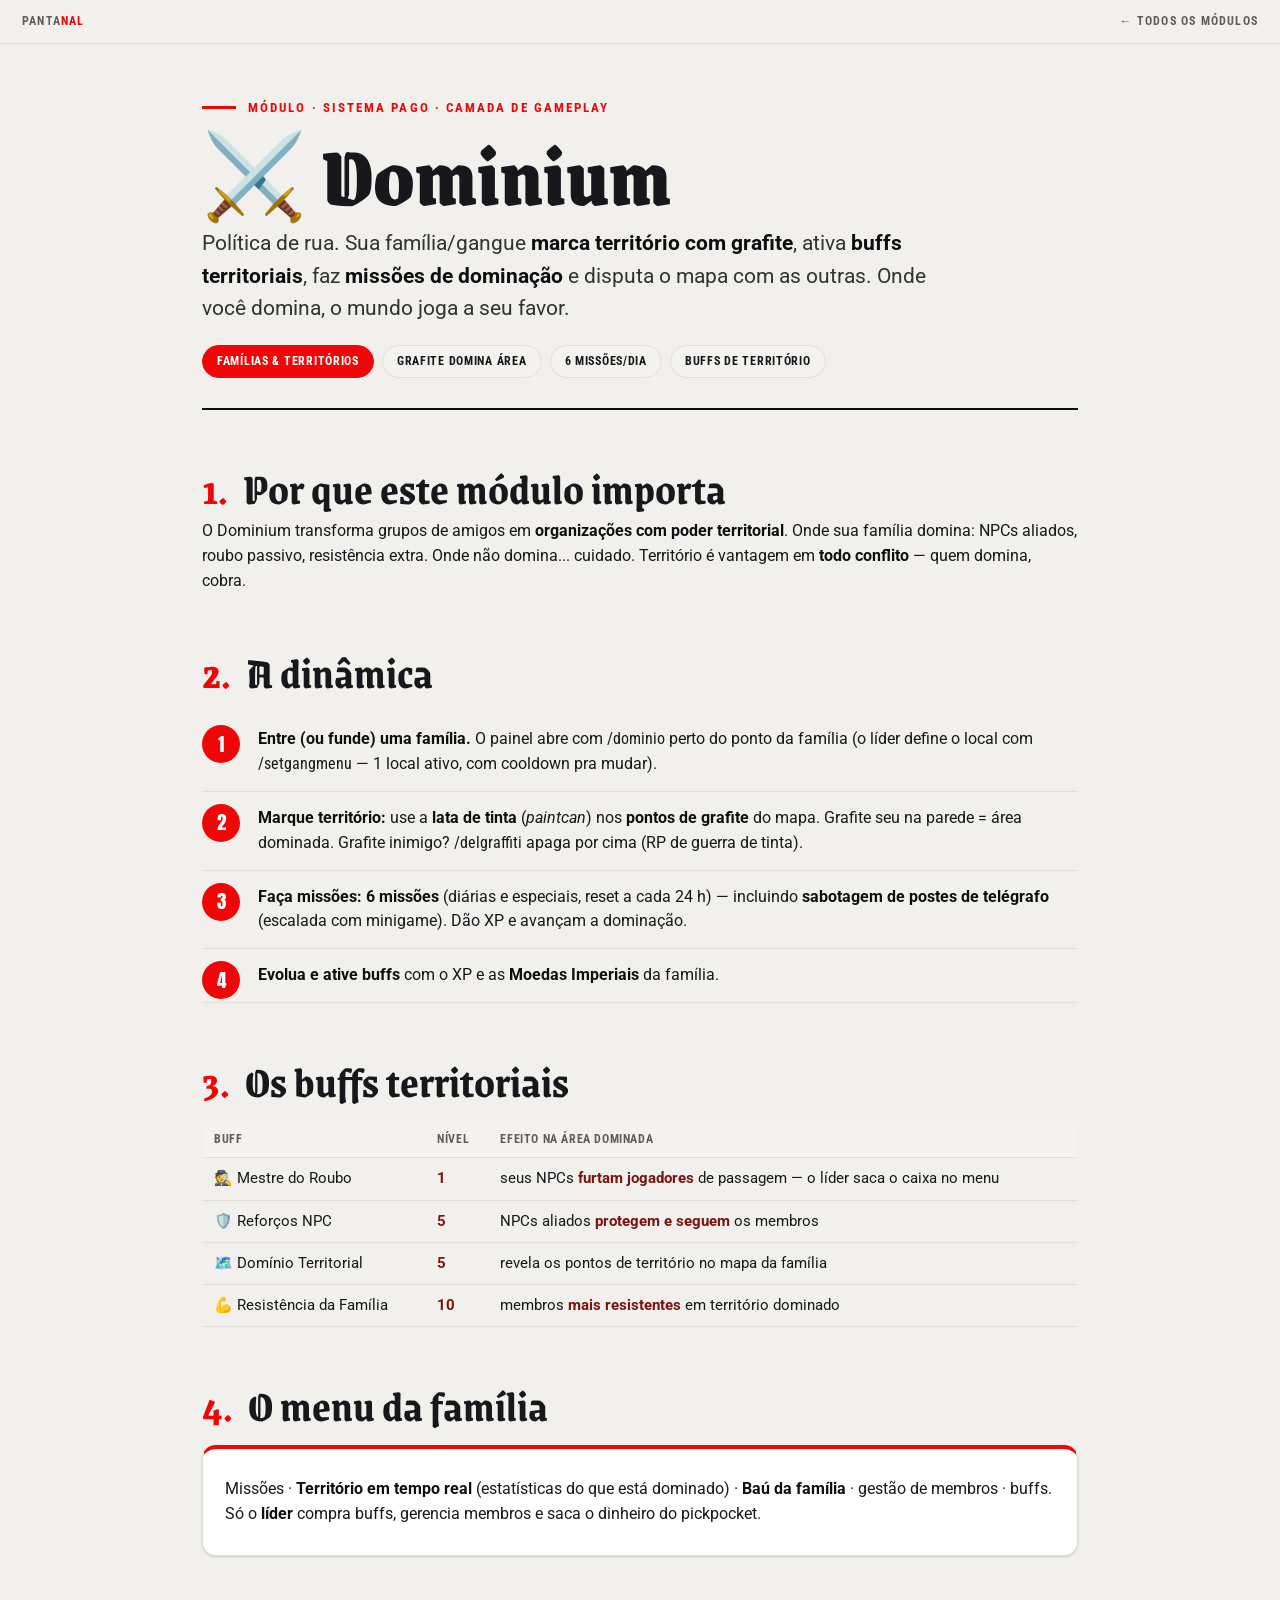
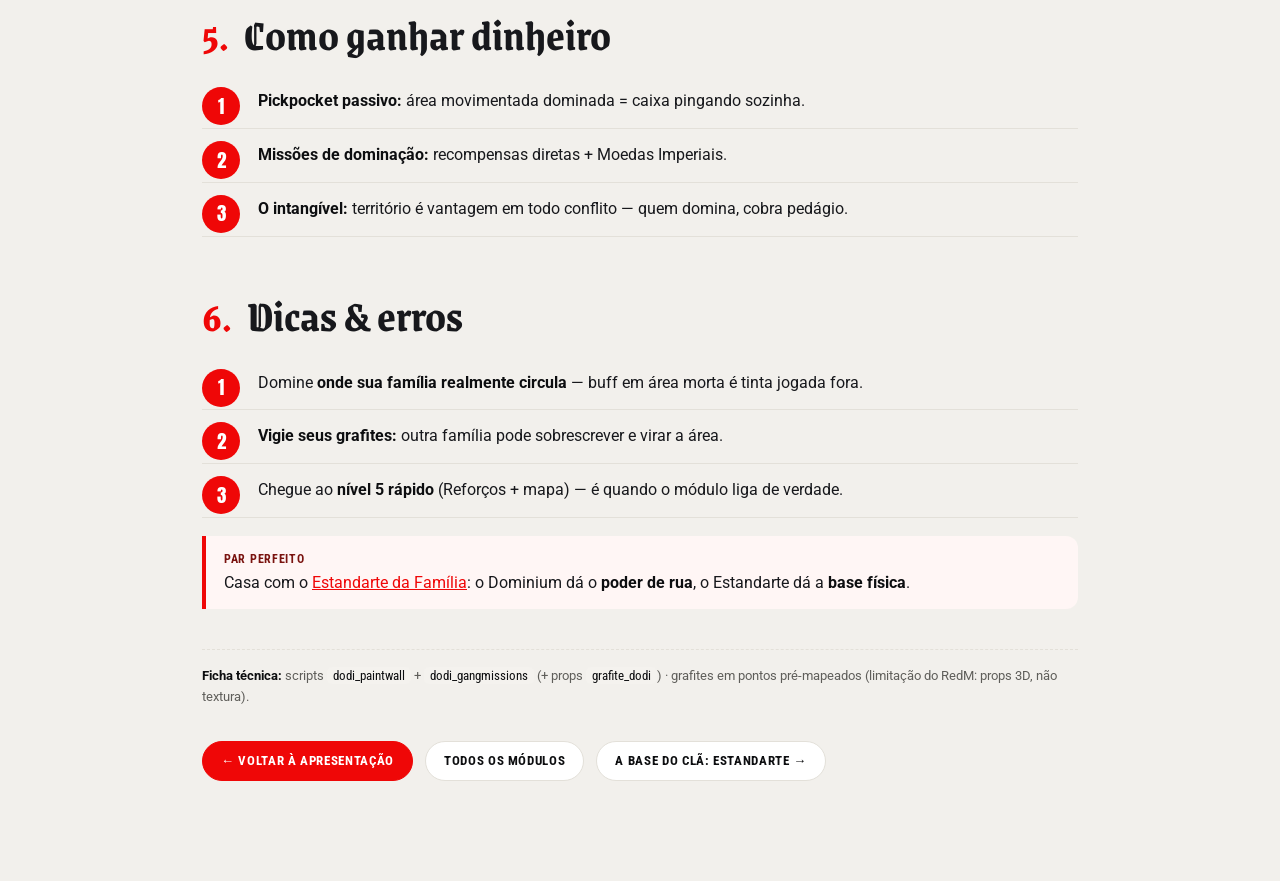
==== modulos/dominium.html @ 05018d15 "Initial commit" ====
<!DOCTYPE html>
<html lang="pt-BR">
<head>
<meta charset="utf-8">
<meta name="viewport" content="width=device-width, initial-scale=1">
<title>Módulo — Dominium · Guia Pantanal</title>
<link rel="preconnect" href="https://fonts.googleapis.com">
<link rel="preconnect" href="https://fonts.gstatic.com" crossorigin>
<link href="https://fonts.googleapis.com/css2?family=Anton&family=Grenze+Gotisch:wght@500;700;900&family=Roboto:wght@300;400;500;700;900&family=Roboto+Condensed:wght@400;700&display=swap" rel="stylesheet">
<link rel="stylesheet" href="modulo.css">
</head>
<body>

<div class="topbar">
  <a class="brand" href="../apresentacao.html">PANTA<span>NAL</span></a>
  <a href="README.md">← todos os módulos</a>
</div>

<div class="wrap">

<header class="hero">
  <div class="kicker">Módulo · sistema pago · camada de gameplay</div>
  <h1>⚔️ Dominium</h1>
  <p class="lead">Política de rua. Sua família/gangue <b>marca território com grafite</b>, ativa <b>buffs territoriais</b>, faz <b>missões de dominação</b> e disputa o mapa com as outras. Onde você domina, o mundo joga a seu favor.</p>
  <div class="chips">
    <span class="chip red">Famílias & territórios</span>
    <span class="chip">Grafite domina área</span>
    <span class="chip">6 missões/dia</span>
    <span class="chip">Buffs de território</span>
  </div>
</header>

<h2><span class="n">1.</span>Por que este módulo importa</h2>
<p>O Dominium transforma grupos de amigos em <b>organizações com poder territorial</b>. Onde sua família domina: NPCs aliados, roubo passivo, resistência extra. Onde não domina... cuidado. Território é vantagem em <b>todo conflito</b> — quem domina, cobra.</p>

<h2><span class="n">2.</span>A dinâmica</h2>
<ul class="steps">
  <li><b>Entre (ou funde) uma família.</b> O painel abre com <code>/dominio</code> perto do ponto da família (o líder define o local com <code>/setgangmenu</code> — 1 local ativo, com cooldown pra mudar).</li>
  <li><b>Marque território:</b> use a <b>lata de tinta</b> (<i>paintcan</i>) nos <b>pontos de grafite</b> do mapa. Grafite seu na parede = área dominada. Grafite inimigo? <code>/delgraffiti</code> apaga por cima (RP de guerra de tinta).</li>
  <li><b>Faça missões:</b> <b>6 missões</b> (diárias e especiais, reset a cada 24 h) — incluindo <b>sabotagem de postes de telégrafo</b> (escalada com minigame). Dão XP e avançam a dominação.</li>
  <li><b>Evolua e ative buffs</b> com o XP e as <b>Moedas Imperiais</b> da família.</li>
</ul>

<h2><span class="n">3.</span>Os buffs territoriais</h2>
<table>
  <tr><th>Buff</th><th>Nível</th><th>Efeito na área dominada</th></tr>
  <tr><td>🕵️ Mestre do Roubo</td><td><b>1</b></td><td>seus NPCs <b>furtam jogadores</b> de passagem — o líder saca o caixa no menu</td></tr>
  <tr><td>🛡️ Reforços NPC</td><td><b>5</b></td><td>NPCs aliados <b>protegem e seguem</b> os membros</td></tr>
  <tr><td>🗺️ Domínio Territorial</td><td><b>5</b></td><td>revela os pontos de território no mapa da família</td></tr>
  <tr><td>💪 Resistência da Família</td><td><b>10</b></td><td>membros <b>mais resistentes</b> em território dominado</td></tr>
</table>

<h2><span class="n">4.</span>O menu da família</h2>
<div class="card">
  <p>Missões · <b>Território em tempo real</b> (estatísticas do que está dominado) · <b>Baú da família</b> · gestão de membros · buffs. Só o <b>líder</b> compra buffs, gerencia membros e saca o dinheiro do pickpocket.</p>
</div>

<h2><span class="n">5.</span>Como ganhar dinheiro</h2>
<ul class="steps">
  <li><b>Pickpocket passivo:</b> área movimentada dominada = caixa pingando sozinha.</li>
  <li><b>Missões de dominação:</b> recompensas diretas + Moedas Imperiais.</li>
  <li><b>O intangível:</b> território é vantagem em todo conflito — quem domina, cobra pedágio.</li>
</ul>

<h2><span class="n">6.</span>Dicas & erros</h2>
<ul class="steps">
  <li>Domine <b>onde sua família realmente circula</b> — buff em área morta é tinta jogada fora.</li>
  <li><b>Vigie seus grafites:</b> outra família pode sobrescrever e virar a área.</li>
  <li>Chegue ao <b>nível 5 rápido</b> (Reforços + mapa) — é quando o módulo liga de verdade.</li>
</ul>
<div class="call">
  <span class="t">Par perfeito</span>
  Casa com o <a href="estandarte-familia.html">Estandarte da Família</a>: o Dominium dá o <b>poder de rua</b>, o Estandarte dá a <b>base física</b>.
</div>

<p class="tec"><b>Ficha técnica:</b> scripts <code>dodi_paintwall</code> + <code>dodi_gangmissions</code> (+ props <code>grafite_dodi</code>) · grafites em pontos pré-mapeados (limitação do RedM: props 3D, não textura).</p>

<div class="next">
  <a class="red" href="../apresentacao.html">← Voltar à apresentação</a>
  <a href="README.md">Todos os módulos</a>
  <a href="estandarte-familia.html">A base do clã: Estandarte →</a>
</div>

</div>
</body>
</html>
---- modulos/modulo.css ----
:root{
  --red:#ef0707; --red-bright:#ff463a; --red-deep:#7a1410;
  --ink:#0d0e10; --paper:#f2f0ec; --surface:#fff; --on:#17181c;
  --muted:#5f5e5a; --line:#e3e0d9; --chip:#f4f2ee;
  --elev1:0 1px 2px rgba(13,14,16,.10),0 1px 3px rgba(13,14,16,.08);
  --elev2:0 4px 10px rgba(13,14,16,.10),0 2px 4px rgba(13,14,16,.08);
}
*{box-sizing:border-box}
html{scroll-behavior:smooth}
body{margin:0;background:var(--paper);color:var(--on);
  font-family:"Roboto","Inter",system-ui,sans-serif;font-weight:400;line-height:1.55;
  -webkit-font-smoothing:antialiased}
.wrap{max-width:920px;margin:0 auto;padding:0 22px 100px}
a{color:var(--red)}
.topbar{position:sticky;top:0;z-index:10;background:rgba(242,240,236,.92);
  backdrop-filter:blur(8px);border-bottom:1px solid var(--line);
  display:flex;align-items:center;justify-content:space-between;padding:12px 22px;
  font-family:"Roboto Condensed",sans-serif;font-weight:700;letter-spacing:.1em;
  text-transform:uppercase;font-size:12px}
.topbar a{text-decoration:none;color:var(--muted)}
.topbar .brand span{color:var(--red)}
.hero{padding:54px 0 30px;border-bottom:2px solid var(--ink)}
.kicker{font-family:"Roboto Condensed",sans-serif;font-weight:700;letter-spacing:.16em;
  text-transform:uppercase;font-size:13px;color:var(--red);display:flex;align-items:center;gap:12px}
.kicker::before{content:"";width:34px;height:3px;background:var(--red)}
h1{font-family:"Grenze Gotisch",serif;font-weight:900;line-height:1;
  font-size:clamp(46px,8vw,84px);margin:.18em 0 .12em}
.lead{font-size:clamp(17px,2.2vw,21px);color:#33342f;max-width:64ch}
.chips{display:flex;flex-wrap:wrap;gap:8px;margin-top:20px}
.chip{background:var(--chip);border:1px solid var(--line);border-radius:100px;
  padding:6px 14px;font-family:"Roboto Condensed",sans-serif;font-weight:700;
  text-transform:uppercase;letter-spacing:.06em;font-size:12px}
.chip.red{background:var(--red);color:#fff;border-color:var(--red)}
h2{font-family:"Grenze Gotisch",serif;font-weight:700;font-size:clamp(30px,4.6vw,44px);
  line-height:1.04;margin:56px 0 6px;scroll-margin-top:64px}
h2 .n{color:var(--red);margin-right:.35em}
h3{font-family:"Roboto Condensed",sans-serif;font-weight:700;text-transform:uppercase;
  letter-spacing:.04em;font-size:16px;margin:26px 0 8px}
p{margin:.5em 0}
strong,b{color:var(--ink)}
.flow{background:var(--ink);color:#f4f2ee;border-radius:14px;padding:18px 20px;margin:22px 0;
  font-family:"Roboto Condensed",sans-serif;font-weight:700;font-size:15px;
  display:flex;flex-wrap:wrap;gap:8px 6px;align-items:center;letter-spacing:.02em}
.flow b{color:#fff}
.flow .ar{color:var(--red-bright)}
.card{background:var(--surface);border:1px solid var(--line);border-top:4px solid var(--red);
  border-radius:14px;padding:20px 22px;box-shadow:var(--elev1);margin:16px 0}
.grid2{display:grid;grid-template-columns:1fr 1fr;gap:16px}
@media(max-width:680px){.grid2{grid-template-columns:1fr}}
.steps{counter-reset:s;list-style:none;padding:0;margin:18px 0}
.steps>li{position:relative;padding:14px 0 14px 56px;border-bottom:1px solid var(--line)}
.steps>li::before{counter-increment:s;content:counter(s);position:absolute;left:0;top:12px;
  width:38px;height:38px;background:var(--red);color:#fff;border-radius:50%;
  display:grid;place-items:center;font-family:"Anton",sans-serif;font-size:19px}
table{width:100%;border-collapse:collapse;margin:16px 0;font-size:15px}
th,td{text-align:left;padding:9px 12px;border-bottom:1px solid var(--line);vertical-align:top}
th{font-family:"Roboto Condensed",sans-serif;text-transform:uppercase;letter-spacing:.05em;
  font-size:12px;color:var(--muted);background:var(--chip)}
td b{color:var(--red-deep)}
.call{border-left:4px solid var(--red);background:#fff6f5;border-radius:0 12px 12px 0;
  padding:14px 18px;margin:18px 0}
.call.warn{border-color:#b8860b;background:#fbf6e9}
.call .t{font-family:"Roboto Condensed",sans-serif;font-weight:700;text-transform:uppercase;
  letter-spacing:.06em;font-size:12px;display:block;margin-bottom:2px;color:var(--red-deep)}
.call.warn .t{color:#8a6d0b}
.ex{background:var(--ink);color:#eae7df;border-radius:14px;padding:20px 22px;margin:20px 0}
.ex .t{font-family:"Roboto Condensed",sans-serif;font-weight:700;text-transform:uppercase;
  letter-spacing:.08em;font-size:12px;color:var(--red-bright)}
.ex b{color:#fff}
.tec{font-size:13px;color:var(--muted);border-top:1px dashed var(--line);margin-top:40px;padding-top:16px}
.tec code{background:var(--chip);padding:1px 6px;border-radius:5px;color:var(--ink)}
.next{display:flex;gap:12px;flex-wrap:wrap;margin-top:34px}
.next a{text-decoration:none;background:var(--surface);border:1px solid var(--line);
  border-radius:100px;padding:9px 18px;font-family:"Roboto Condensed",sans-serif;font-weight:700;
  text-transform:uppercase;letter-spacing:.05em;font-size:13px;color:var(--ink)}
.next a.red{background:var(--red);color:#fff;border-color:var(--red)}
code{font-family:"Roboto Condensed",monospace}
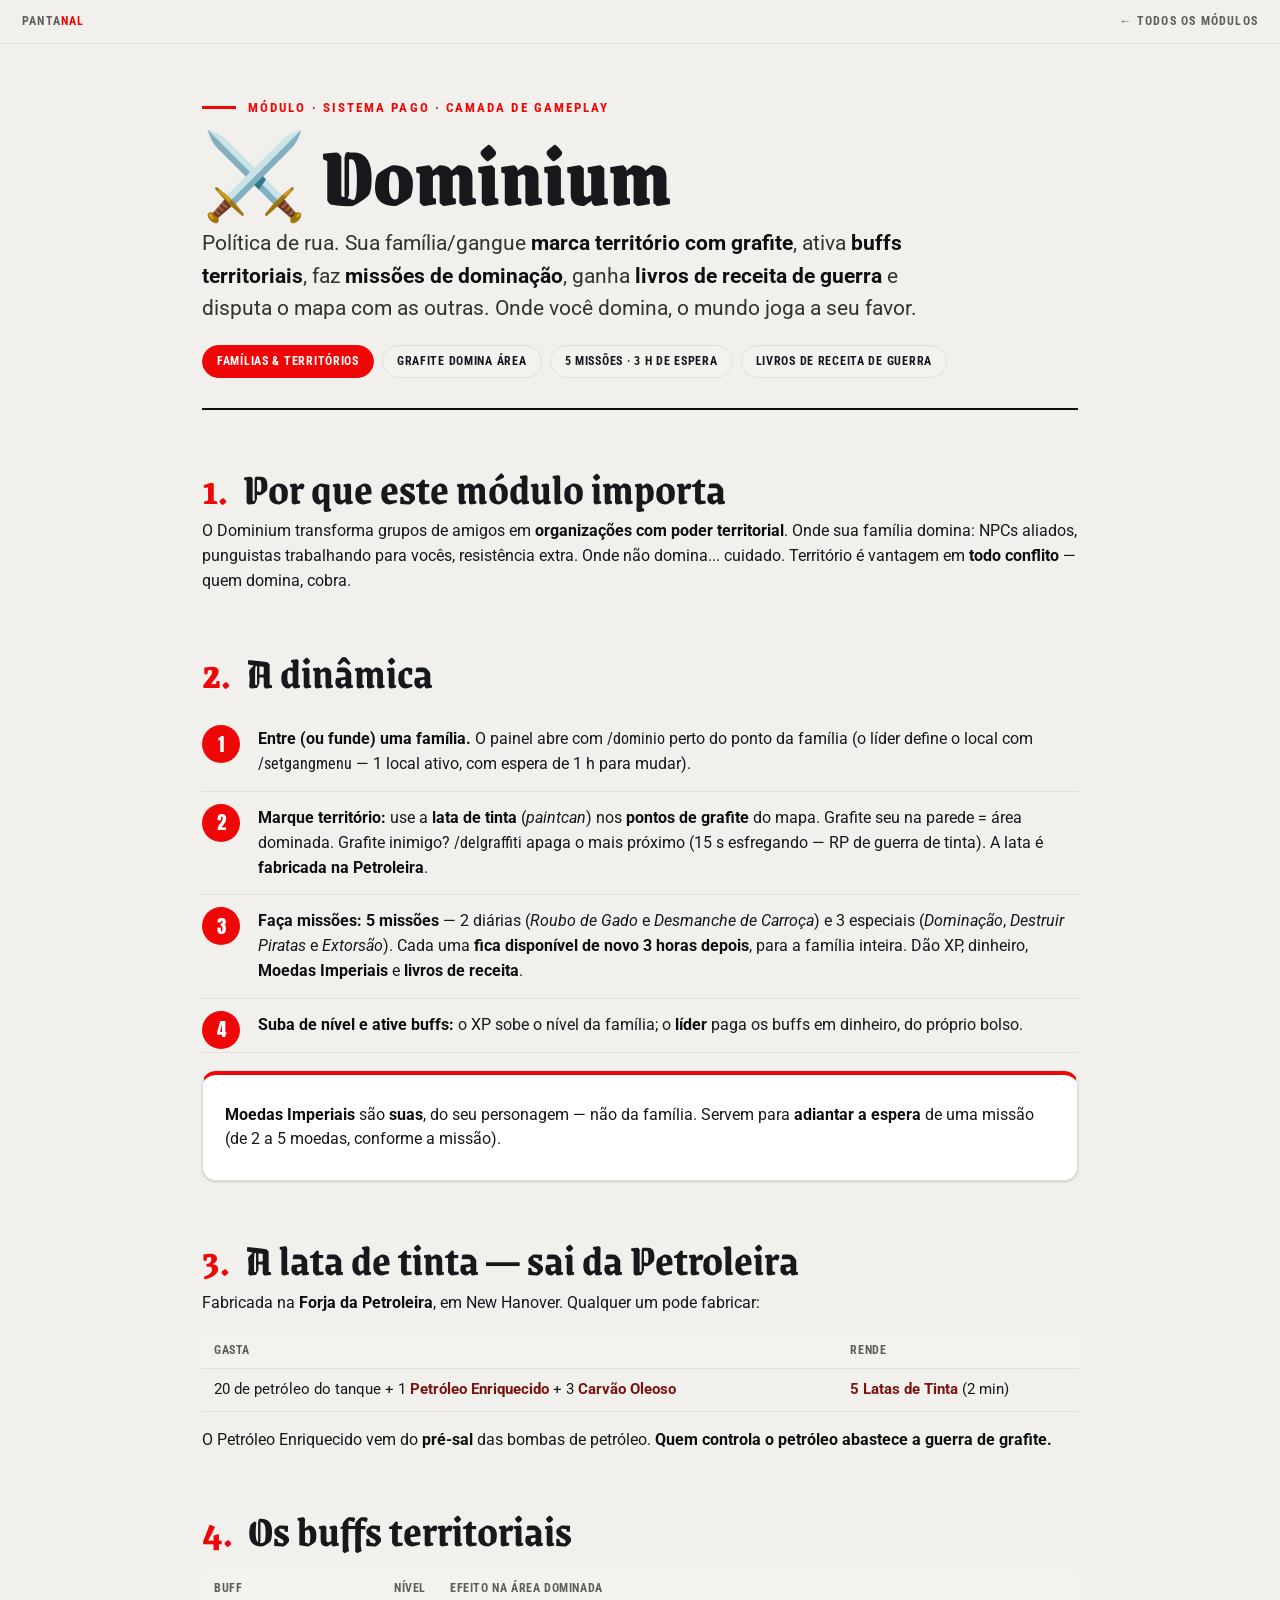
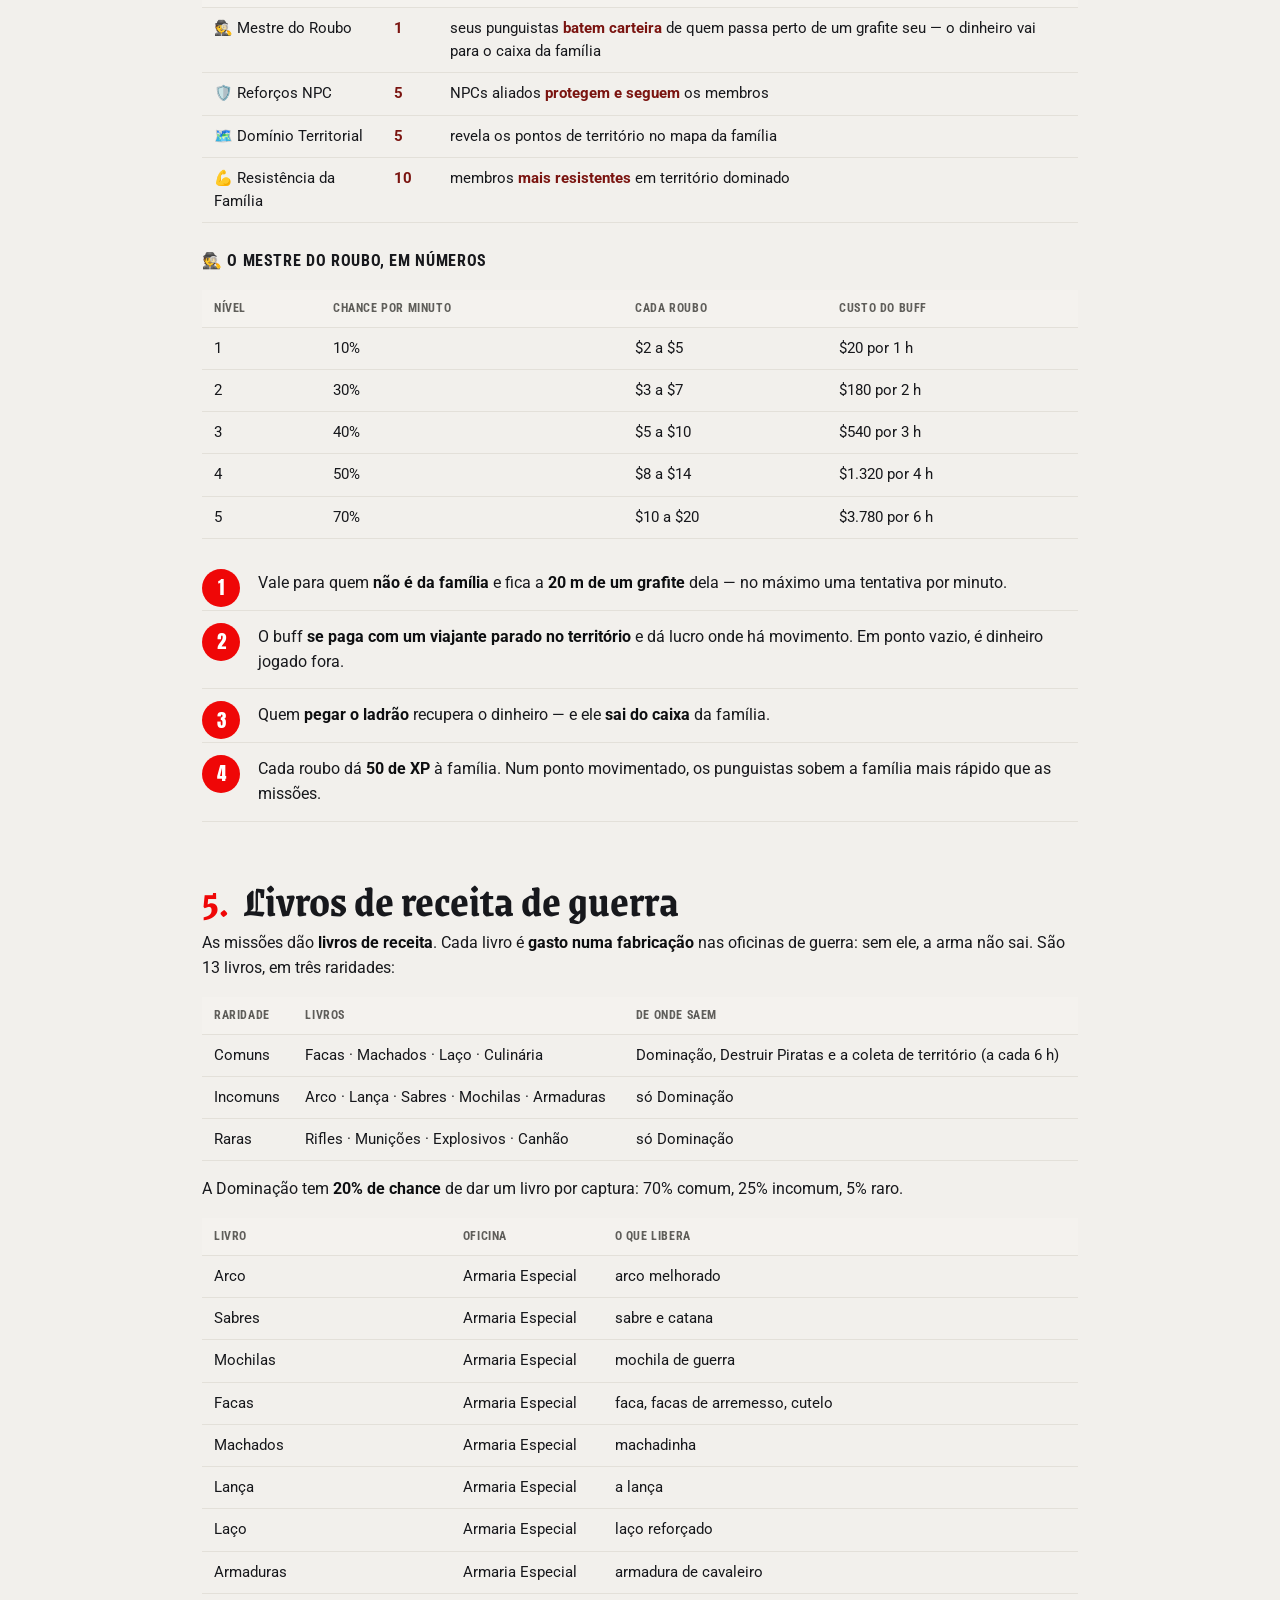
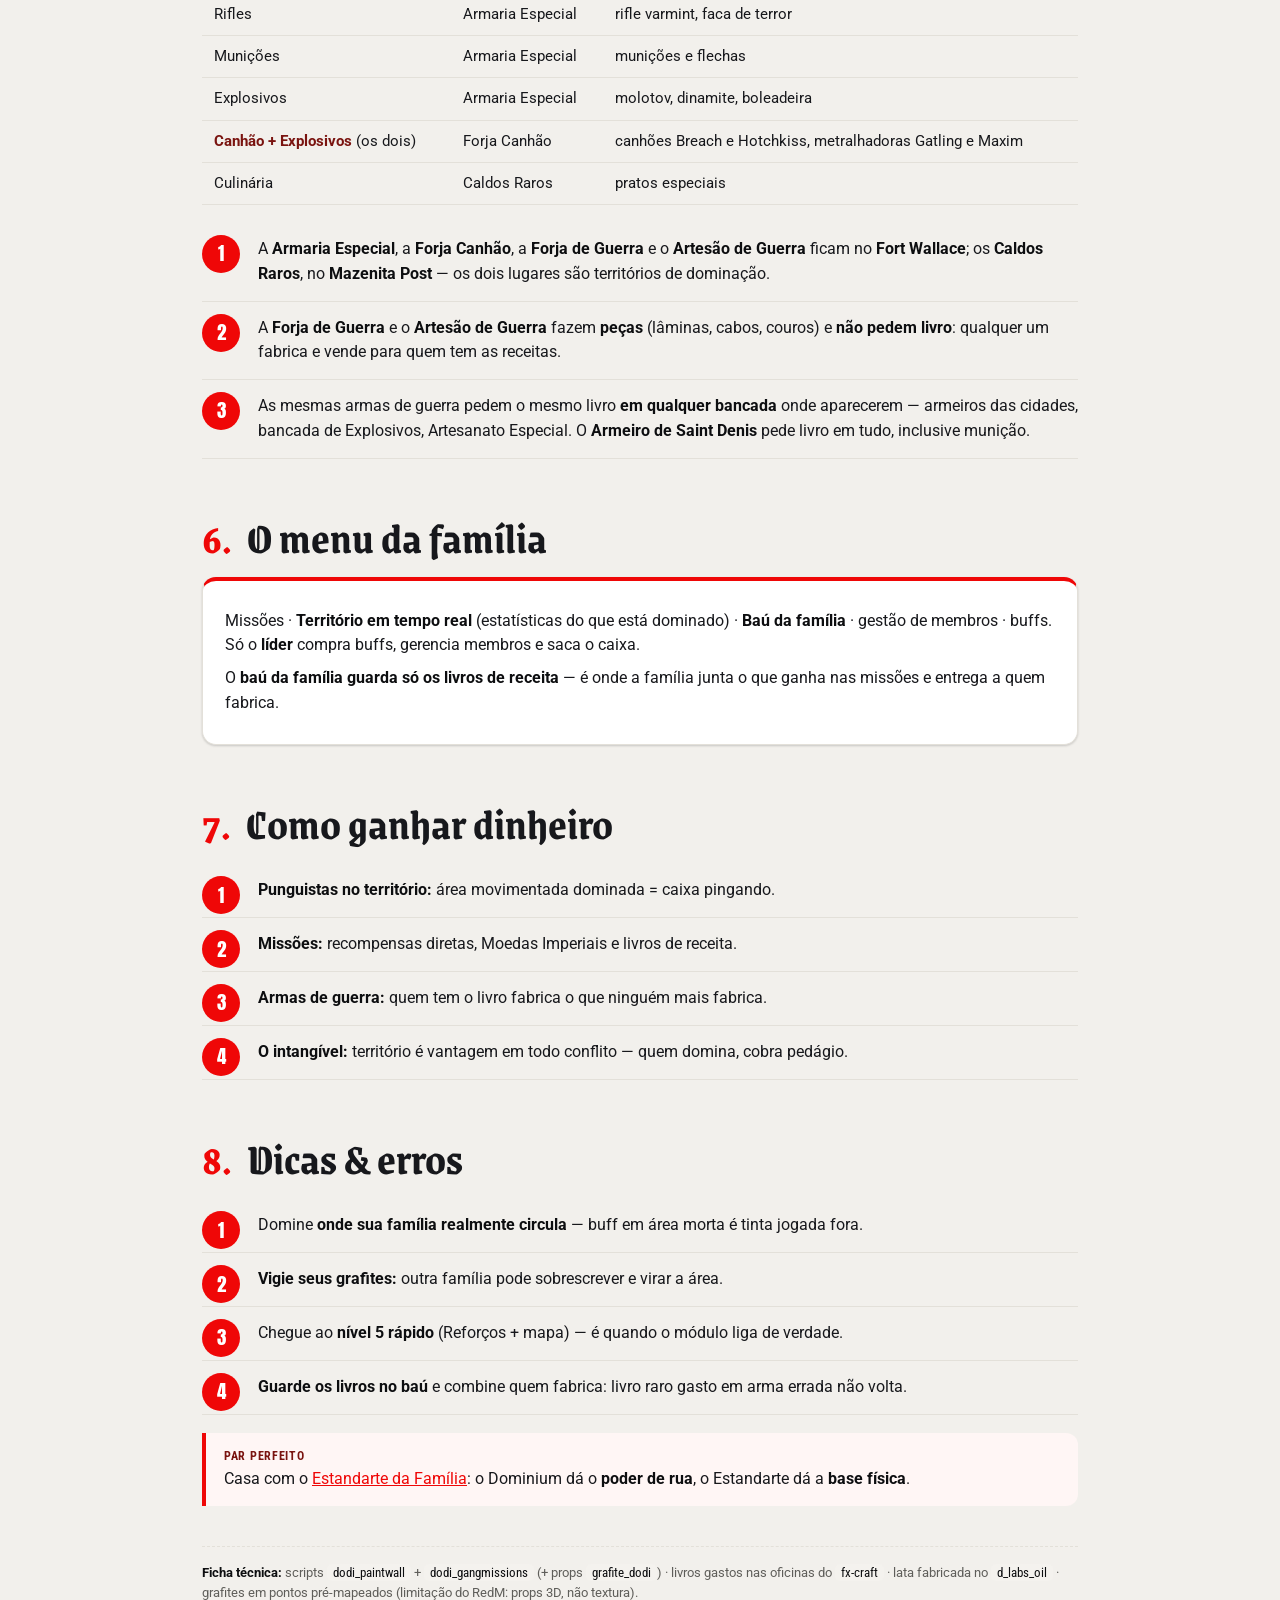
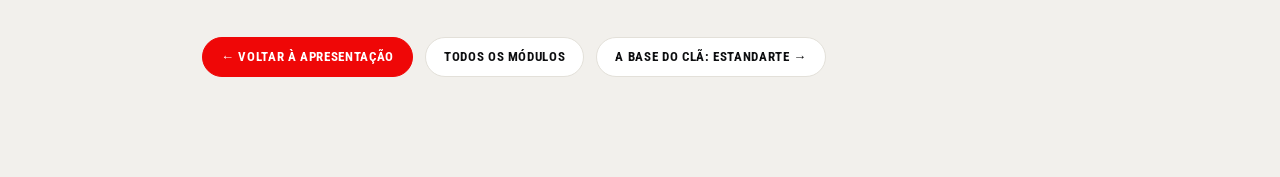
==== commit 94b3413b: "Dominium atualizado: 5 missoes, livros de receita de guerra, lata da Petroleira, bau e Mestre do Rou" ====
--- a/modulos/dominium.html
+++ b/modulos/dominium.html
@@ -21,59 +21,120 @@
 <header class="hero">
   <div class="kicker">Módulo · sistema pago · camada de gameplay</div>
   <h1>⚔️ Dominium</h1>
-  <p class="lead">Política de rua. Sua família/gangue <b>marca território com grafite</b>, ativa <b>buffs territoriais</b>, faz <b>missões de dominação</b> e disputa o mapa com as outras. Onde você domina, o mundo joga a seu favor.</p>
+  <p class="lead">Política de rua. Sua família/gangue <b>marca território com grafite</b>, ativa <b>buffs territoriais</b>, faz <b>missões de dominação</b>, ganha <b>livros de receita de guerra</b> e disputa o mapa com as outras. Onde você domina, o mundo joga a seu favor.</p>
   <div class="chips">
     <span class="chip red">Famílias & territórios</span>
     <span class="chip">Grafite domina área</span>
-    <span class="chip">6 missões/dia</span>
-    <span class="chip">Buffs de território</span>
+    <span class="chip">5 missões · 3 h de espera</span>
+    <span class="chip">Livros de receita de guerra</span>
   </div>
 </header>
 
 <h2><span class="n">1.</span>Por que este módulo importa</h2>
-<p>O Dominium transforma grupos de amigos em <b>organizações com poder territorial</b>. Onde sua família domina: NPCs aliados, roubo passivo, resistência extra. Onde não domina... cuidado. Território é vantagem em <b>todo conflito</b> — quem domina, cobra.</p>
+<p>O Dominium transforma grupos de amigos em <b>organizações com poder territorial</b>. Onde sua família domina: NPCs aliados, punguistas trabalhando para vocês, resistência extra. Onde não domina... cuidado. Território é vantagem em <b>todo conflito</b> — quem domina, cobra.</p>
 
 <h2><span class="n">2.</span>A dinâmica</h2>
 <ul class="steps">
-  <li><b>Entre (ou funde) uma família.</b> O painel abre com <code>/dominio</code> perto do ponto da família (o líder define o local com <code>/setgangmenu</code> — 1 local ativo, com cooldown pra mudar).</li>
-  <li><b>Marque território:</b> use a <b>lata de tinta</b> (<i>paintcan</i>) nos <b>pontos de grafite</b> do mapa. Grafite seu na parede = área dominada. Grafite inimigo? <code>/delgraffiti</code> apaga por cima (RP de guerra de tinta).</li>
-  <li><b>Faça missões:</b> <b>6 missões</b> (diárias e especiais, reset a cada 24 h) — incluindo <b>sabotagem de postes de telégrafo</b> (escalada com minigame). Dão XP e avançam a dominação.</li>
-  <li><b>Evolua e ative buffs</b> com o XP e as <b>Moedas Imperiais</b> da família.</li>
+  <li><b>Entre (ou funde) uma família.</b> O painel abre com <code>/dominio</code> perto do ponto da família (o líder define o local com <code>/setgangmenu</code> — 1 local ativo, com espera de 1 h para mudar).</li>
+  <li><b>Marque território:</b> use a <b>lata de tinta</b> (<i>paintcan</i>) nos <b>pontos de grafite</b> do mapa. Grafite seu na parede = área dominada. Grafite inimigo? <code>/delgraffiti</code> apaga o mais próximo (15 s esfregando — RP de guerra de tinta). A lata é <b>fabricada na Petroleira</b>.</li>
+  <li><b>Faça missões:</b> <b>5 missões</b> — 2 diárias (<i>Roubo de Gado</i> e <i>Desmanche de Carroça</i>) e 3 especiais (<i>Dominação</i>, <i>Destruir Piratas</i> e <i>Extorsão</i>). Cada uma <b>fica disponível de novo 3 horas depois</b>, para a família inteira. Dão XP, dinheiro, <b>Moedas Imperiais</b> e <b>livros de receita</b>.</li>
+  <li><b>Suba de nível e ative buffs:</b> o XP sobe o nível da família; o <b>líder</b> paga os buffs em dinheiro, do próprio bolso.</li>
 </ul>
+<div class="card">
+  <p><b>Moedas Imperiais</b> são <b>suas</b>, do seu personagem — não da família. Servem para <b>adiantar a espera</b> de uma missão (de 2 a 5 moedas, conforme a missão).</p>
+</div>
 
-<h2><span class="n">3.</span>Os buffs territoriais</h2>
+<h2><span class="n">3.</span>A lata de tinta — sai da Petroleira</h2>
+<p>Fabricada na <b>Forja da Petroleira</b>, em New Hanover. Qualquer um pode fabricar:</p>
+<table>
+  <tr><th>Gasta</th><th>Rende</th></tr>
+  <tr><td>20 de petróleo do tanque + 1 <b>Petróleo Enriquecido</b> + 3 <b>Carvão Oleoso</b></td><td><b>5 Latas de Tinta</b> (2 min)</td></tr>
+</table>
+<p>O Petróleo Enriquecido vem do <b>pré-sal</b> das bombas de petróleo. <b>Quem controla o petróleo abastece a guerra de grafite.</b></p>
+
+<h2><span class="n">4.</span>Os buffs territoriais</h2>
 <table>
   <tr><th>Buff</th><th>Nível</th><th>Efeito na área dominada</th></tr>
-  <tr><td>🕵️ Mestre do Roubo</td><td><b>1</b></td><td>seus NPCs <b>furtam jogadores</b> de passagem — o líder saca o caixa no menu</td></tr>
+  <tr><td>🕵️ Mestre do Roubo</td><td><b>1</b></td><td>seus punguistas <b>batem carteira</b> de quem passa perto de um grafite seu — o dinheiro vai para o caixa da família</td></tr>
   <tr><td>🛡️ Reforços NPC</td><td><b>5</b></td><td>NPCs aliados <b>protegem e seguem</b> os membros</td></tr>
   <tr><td>🗺️ Domínio Territorial</td><td><b>5</b></td><td>revela os pontos de território no mapa da família</td></tr>
   <tr><td>💪 Resistência da Família</td><td><b>10</b></td><td>membros <b>mais resistentes</b> em território dominado</td></tr>
 </table>
 
-<h2><span class="n">4.</span>O menu da família</h2>
+<h3>🕵️ O Mestre do Roubo, em números</h3>
+<table>
+  <tr><th>Nível</th><th>Chance por minuto</th><th>Cada roubo</th><th>Custo do buff</th></tr>
+  <tr><td>1</td><td>10%</td><td>$2 a $5</td><td>$20 por 1 h</td></tr>
+  <tr><td>2</td><td>30%</td><td>$3 a $7</td><td>$180 por 2 h</td></tr>
+  <tr><td>3</td><td>40%</td><td>$5 a $10</td><td>$540 por 3 h</td></tr>
+  <tr><td>4</td><td>50%</td><td>$8 a $14</td><td>$1.320 por 4 h</td></tr>
+  <tr><td>5</td><td>70%</td><td>$10 a $20</td><td>$3.780 por 6 h</td></tr>
+</table>
+<ul class="steps">
+  <li>Vale para quem <b>não é da família</b> e fica a <b>20 m de um grafite</b> dela — no máximo uma tentativa por minuto.</li>
+  <li>O buff <b>se paga com um viajante parado no território</b> e dá lucro onde há movimento. Em ponto vazio, é dinheiro jogado fora.</li>
+  <li>Quem <b>pegar o ladrão</b> recupera o dinheiro — e ele <b>sai do caixa</b> da família.</li>
+  <li>Cada roubo dá <b>50 de XP</b> à família. Num ponto movimentado, os punguistas sobem a família mais rápido que as missões.</li>
+</ul>
+
+<h2><span class="n">5.</span>Livros de receita de guerra</h2>
+<p>As missões dão <b>livros de receita</b>. Cada livro é <b>gasto numa fabricação</b> nas oficinas de guerra: sem ele, a arma não sai. São 13 livros, em três raridades:</p>
+<table>
+  <tr><th>Raridade</th><th>Livros</th><th>De onde saem</th></tr>
+  <tr><td>Comuns</td><td>Facas · Machados · Laço · Culinária</td><td>Dominação, Destruir Piratas e a coleta de território (a cada 6 h)</td></tr>
+  <tr><td>Incomuns</td><td>Arco · Lança · Sabres · Mochilas · Armaduras</td><td>só Dominação</td></tr>
+  <tr><td>Raras</td><td>Rifles · Munições · Explosivos · Canhão</td><td>só Dominação</td></tr>
+</table>
+<p>A Dominação tem <b>20% de chance</b> de dar um livro por captura: 70% comum, 25% incomum, 5% raro.</p>
+<table>
+  <tr><th>Livro</th><th>Oficina</th><th>O que libera</th></tr>
+  <tr><td>Arco</td><td>Armaria Especial</td><td>arco melhorado</td></tr>
+  <tr><td>Sabres</td><td>Armaria Especial</td><td>sabre e catana</td></tr>
+  <tr><td>Mochilas</td><td>Armaria Especial</td><td>mochila de guerra</td></tr>
+  <tr><td>Facas</td><td>Armaria Especial</td><td>faca, facas de arremesso, cutelo</td></tr>
+  <tr><td>Machados</td><td>Armaria Especial</td><td>machadinha</td></tr>
+  <tr><td>Lança</td><td>Armaria Especial</td><td>a lança</td></tr>
+  <tr><td>Laço</td><td>Armaria Especial</td><td>laço reforçado</td></tr>
+  <tr><td>Armaduras</td><td>Armaria Especial</td><td>armadura de cavaleiro</td></tr>
+  <tr><td>Rifles</td><td>Armaria Especial</td><td>rifle varmint, faca de terror</td></tr>
+  <tr><td>Munições</td><td>Armaria Especial</td><td>munições e flechas</td></tr>
+  <tr><td>Explosivos</td><td>Armaria Especial</td><td>molotov, dinamite, boleadeira</td></tr>
+  <tr><td><b>Canhão + Explosivos</b> (os dois)</td><td>Forja Canhão</td><td>canhões Breach e Hotchkiss, metralhadoras Gatling e Maxim</td></tr>
+  <tr><td>Culinária</td><td>Caldos Raros</td><td>pratos especiais</td></tr>
+</table>
+<ul class="steps">
+  <li>A <b>Armaria Especial</b>, a <b>Forja Canhão</b>, a <b>Forja de Guerra</b> e o <b>Artesão de Guerra</b> ficam no <b>Fort Wallace</b>; os <b>Caldos Raros</b>, no <b>Mazenita Post</b> — os dois lugares são territórios de dominação.</li>
+  <li>A <b>Forja de Guerra</b> e o <b>Artesão de Guerra</b> fazem <b>peças</b> (lâminas, cabos, couros) e <b>não pedem livro</b>: qualquer um fabrica e vende para quem tem as receitas.</li>
+  <li>As mesmas armas de guerra pedem o mesmo livro <b>em qualquer bancada</b> onde aparecerem — armeiros das cidades, bancada de Explosivos, Artesanato Especial. O <b>Armeiro de Saint Denis</b> pede livro em tudo, inclusive munição.</li>
+</ul>
+
+<h2><span class="n">6.</span>O menu da família</h2>
 <div class="card">
-  <p>Missões · <b>Território em tempo real</b> (estatísticas do que está dominado) · <b>Baú da família</b> · gestão de membros · buffs. Só o <b>líder</b> compra buffs, gerencia membros e saca o dinheiro do pickpocket.</p>
+  <p>Missões · <b>Território em tempo real</b> (estatísticas do que está dominado) · <b>Baú da família</b> · gestão de membros · buffs. Só o <b>líder</b> compra buffs, gerencia membros e saca o caixa.</p>
+  <p>O <b>baú da família guarda só os livros de receita</b> — é onde a família junta o que ganha nas missões e entrega a quem fabrica.</p>
 </div>
 
-<h2><span class="n">5.</span>Como ganhar dinheiro</h2>
+<h2><span class="n">7.</span>Como ganhar dinheiro</h2>
 <ul class="steps">
-  <li><b>Pickpocket passivo:</b> área movimentada dominada = caixa pingando sozinha.</li>
-  <li><b>Missões de dominação:</b> recompensas diretas + Moedas Imperiais.</li>
+  <li><b>Punguistas no território:</b> área movimentada dominada = caixa pingando.</li>
+  <li><b>Missões:</b> recompensas diretas, Moedas Imperiais e livros de receita.</li>
+  <li><b>Armas de guerra:</b> quem tem o livro fabrica o que ninguém mais fabrica.</li>
   <li><b>O intangível:</b> território é vantagem em todo conflito — quem domina, cobra pedágio.</li>
 </ul>
 
-<h2><span class="n">6.</span>Dicas & erros</h2>
+<h2><span class="n">8.</span>Dicas & erros</h2>
 <ul class="steps">
   <li>Domine <b>onde sua família realmente circula</b> — buff em área morta é tinta jogada fora.</li>
   <li><b>Vigie seus grafites:</b> outra família pode sobrescrever e virar a área.</li>
   <li>Chegue ao <b>nível 5 rápido</b> (Reforços + mapa) — é quando o módulo liga de verdade.</li>
+  <li><b>Guarde os livros no baú</b> e combine quem fabrica: livro raro gasto em arma errada não volta.</li>
 </ul>
 <div class="call">
   <span class="t">Par perfeito</span>
   Casa com o <a href="estandarte-familia.html">Estandarte da Família</a>: o Dominium dá o <b>poder de rua</b>, o Estandarte dá a <b>base física</b>.
 </div>
 
-<p class="tec"><b>Ficha técnica:</b> scripts <code>dodi_paintwall</code> + <code>dodi_gangmissions</code> (+ props <code>grafite_dodi</code>) · grafites em pontos pré-mapeados (limitação do RedM: props 3D, não textura).</p>
+<p class="tec"><b>Ficha técnica:</b> scripts <code>dodi_paintwall</code> + <code>dodi_gangmissions</code> (+ props <code>grafite_dodi</code>) · livros gastos nas oficinas do <code>fx-craft</code> · lata fabricada no <code>d_labs_oil</code> · grafites em pontos pré-mapeados (limitação do RedM: props 3D, não textura).</p>
 
 <div class="next">
   <a class="red" href="../apresentacao.html">← Voltar à apresentação</a>
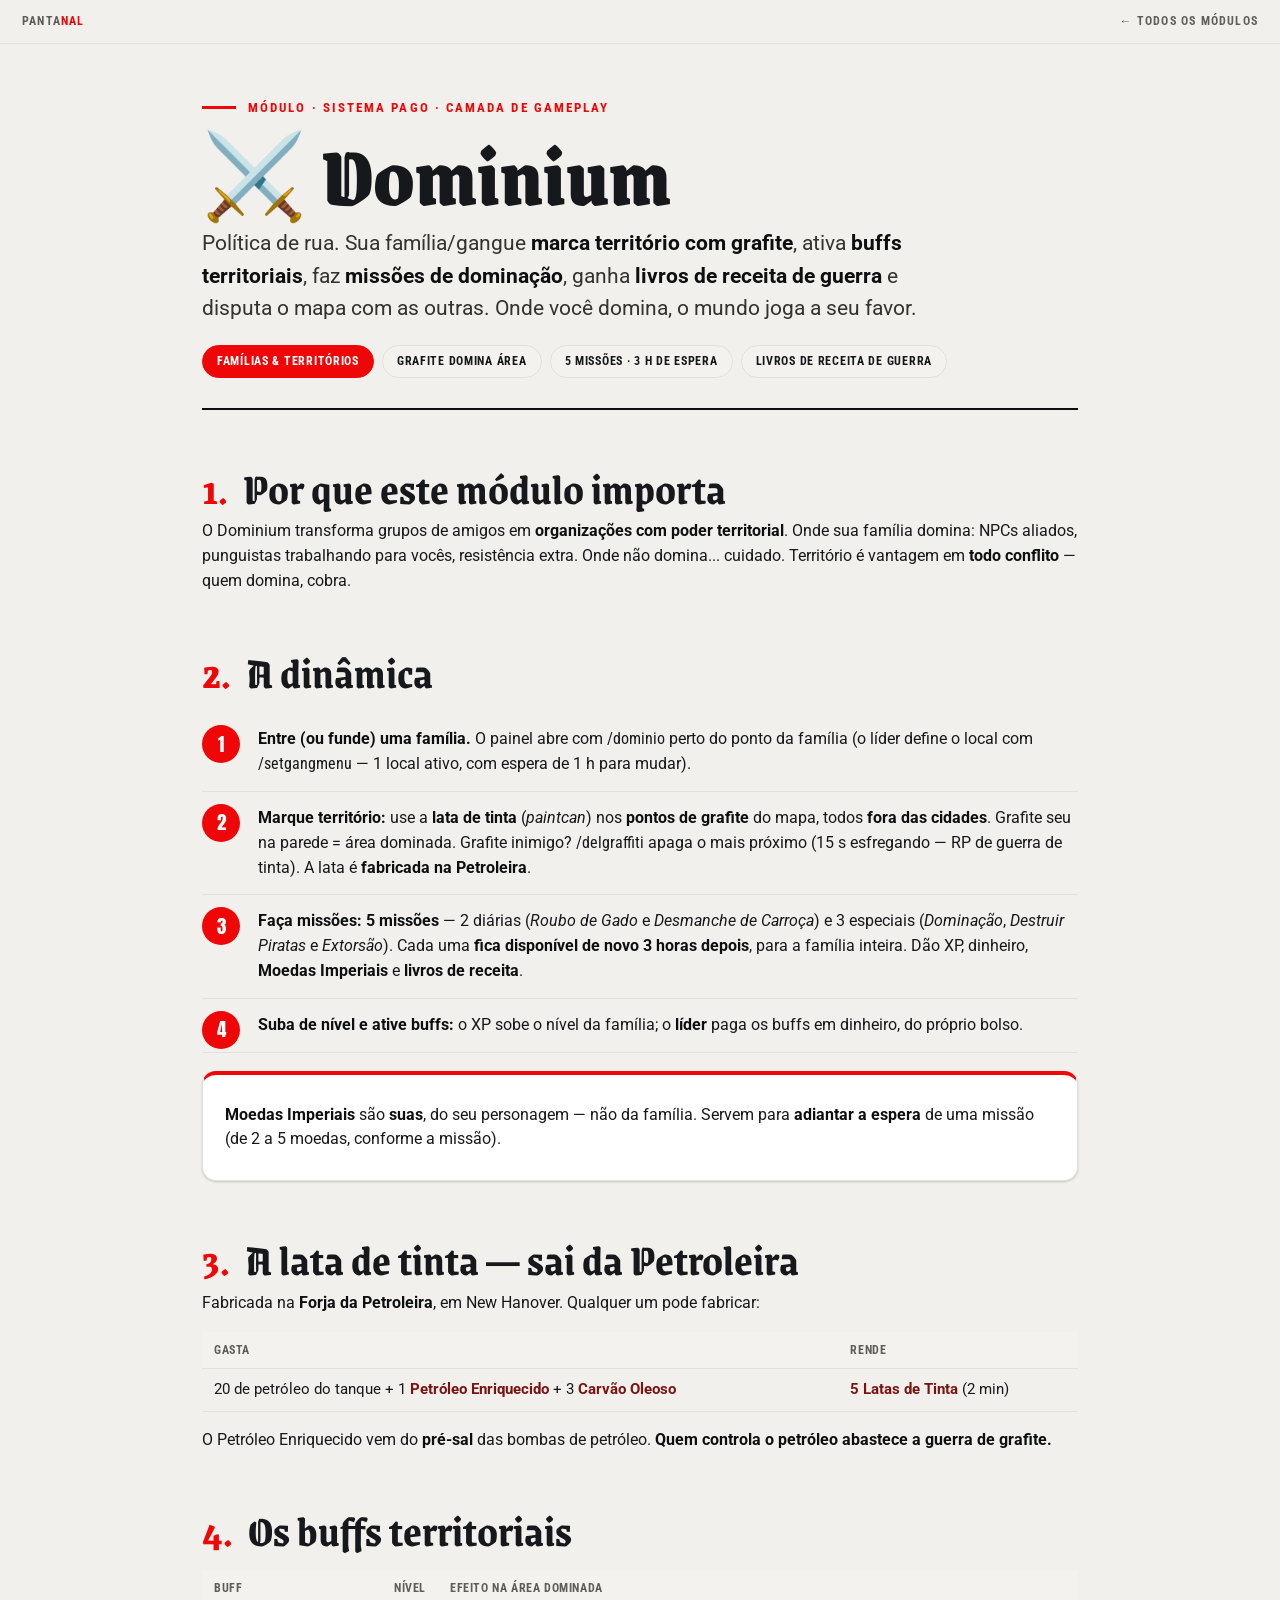
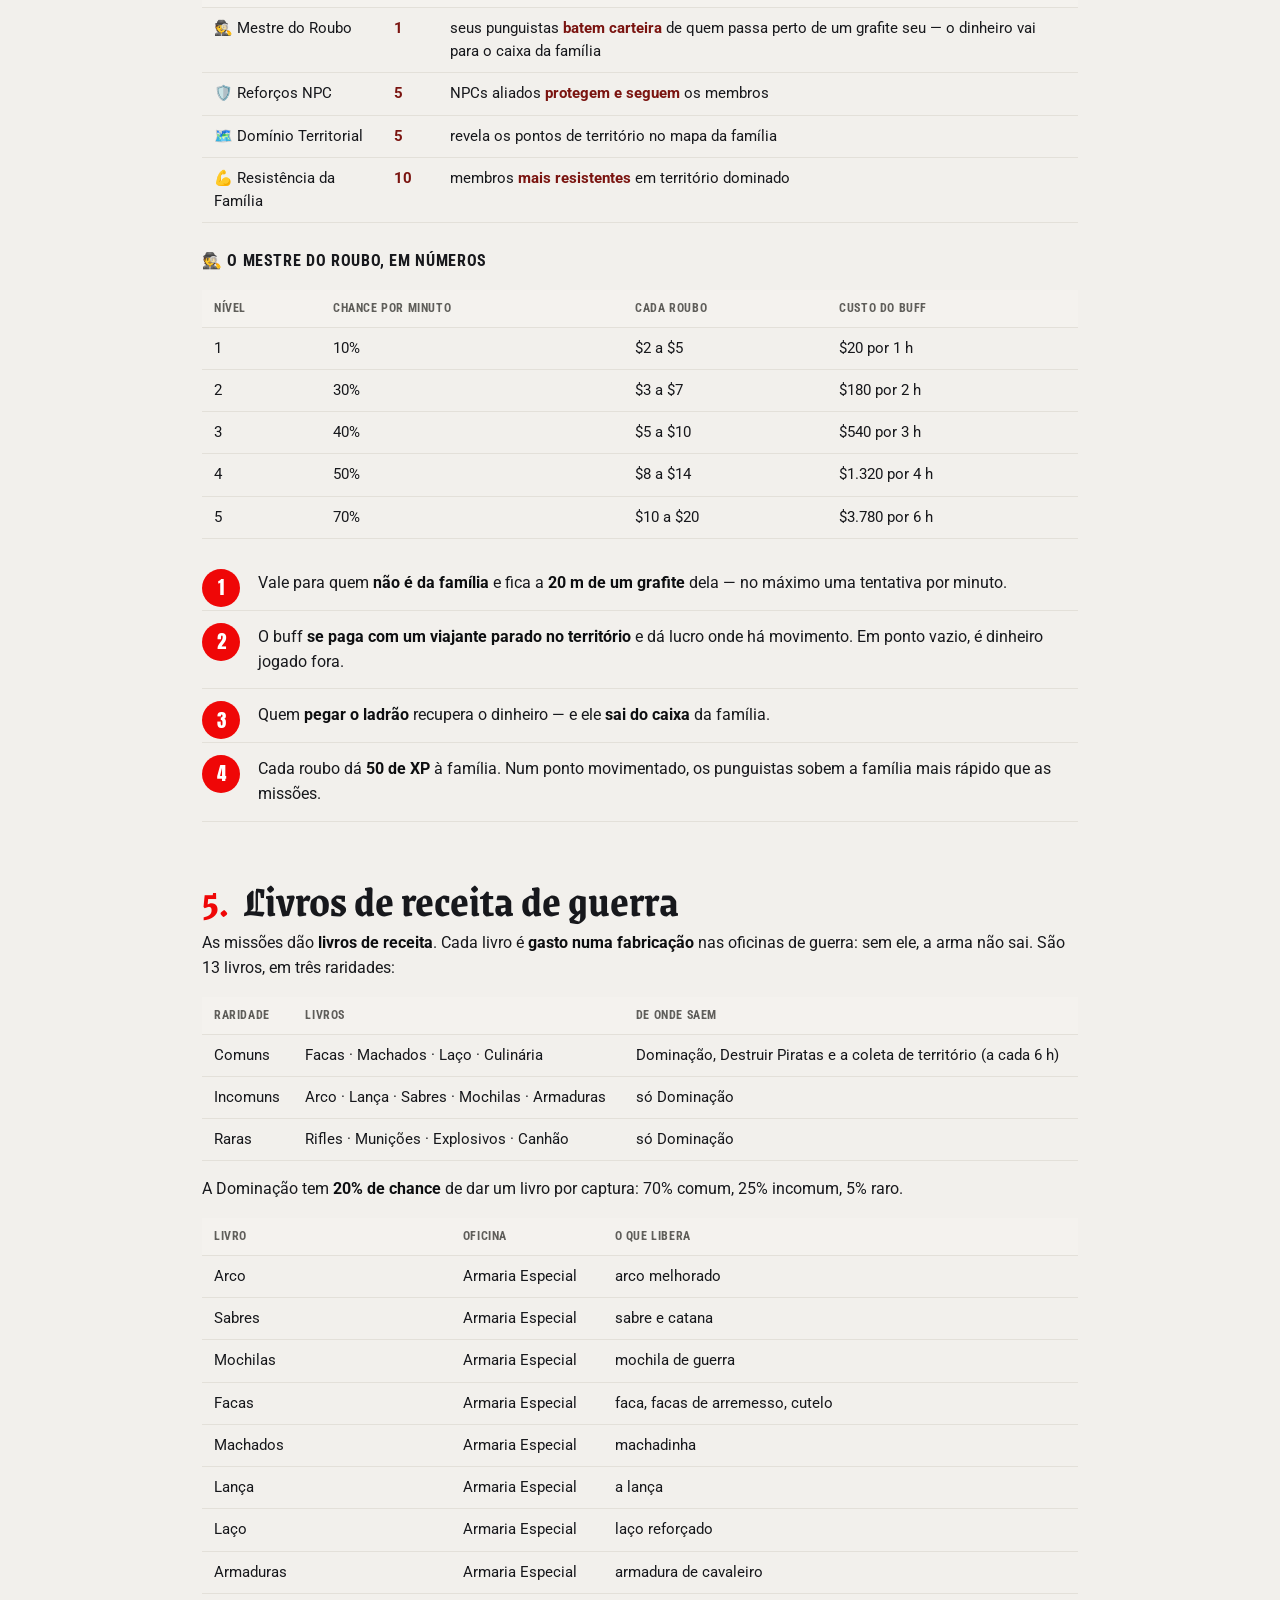
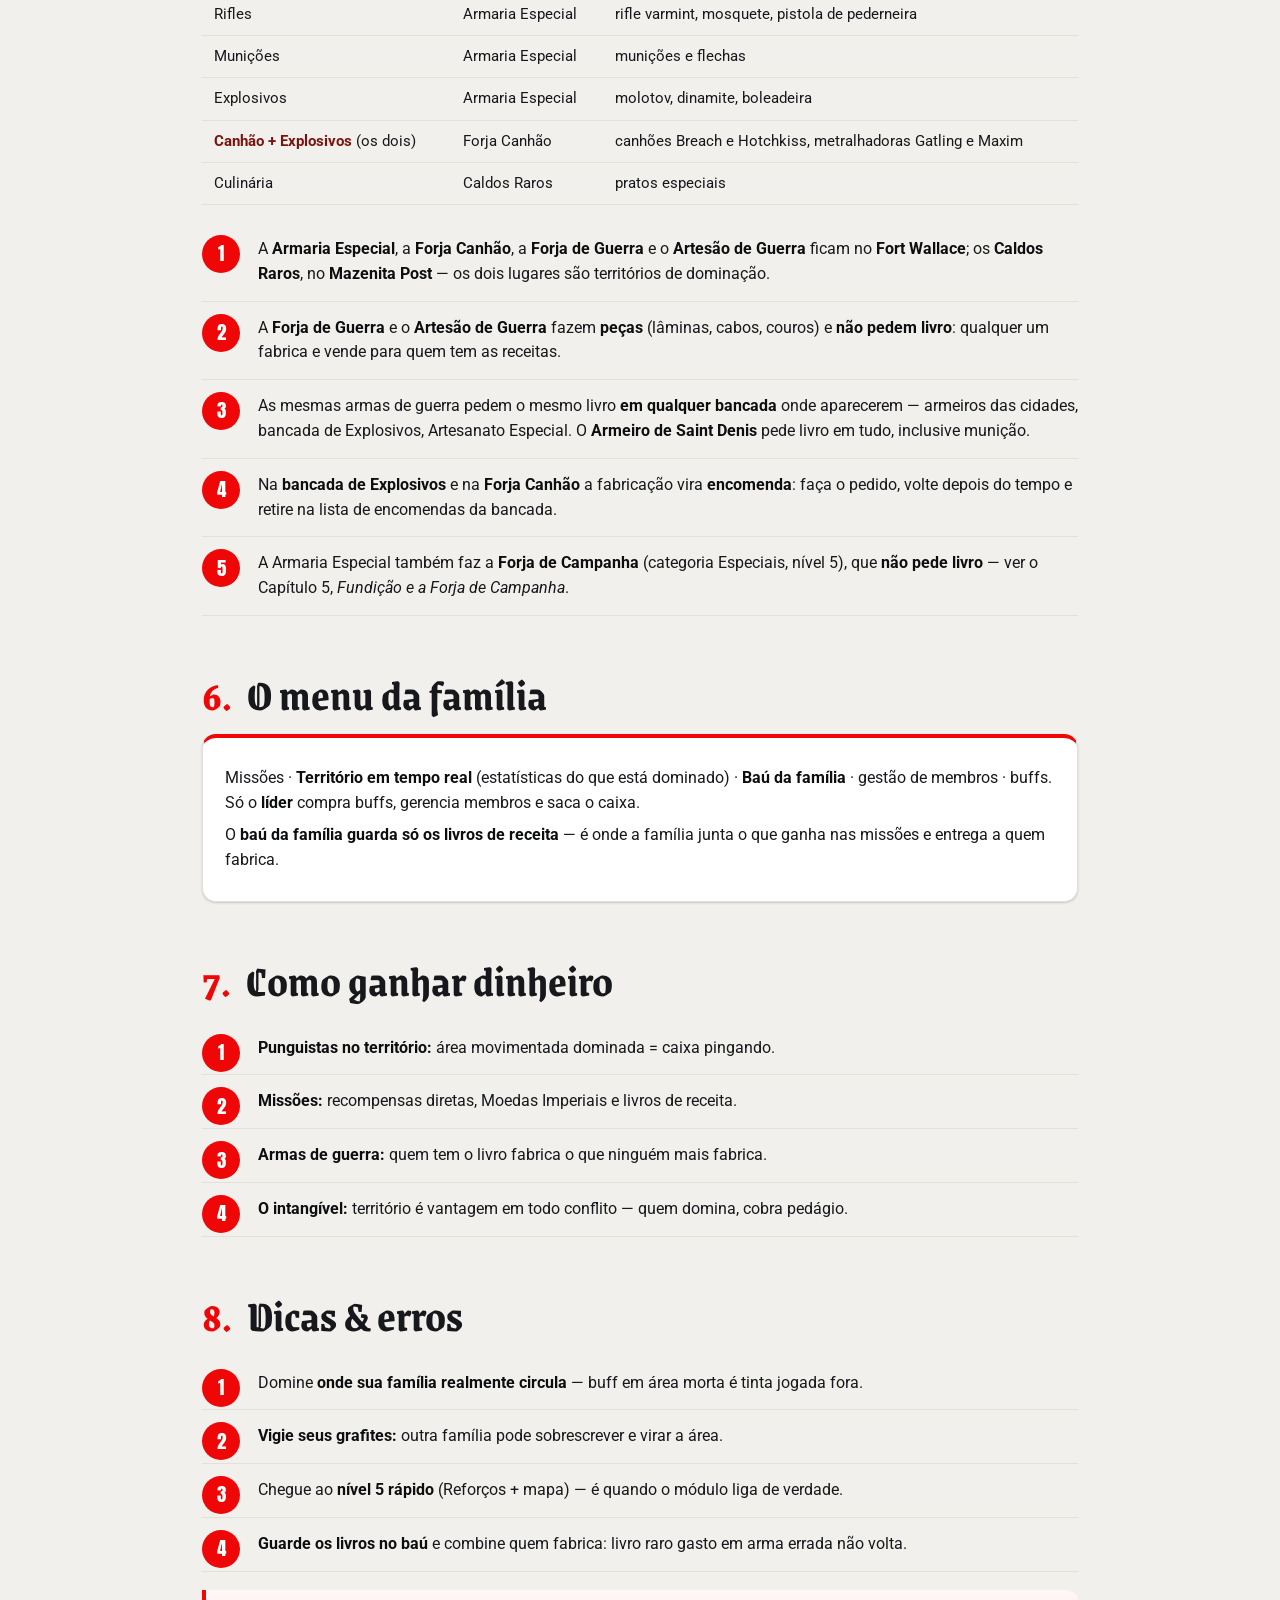
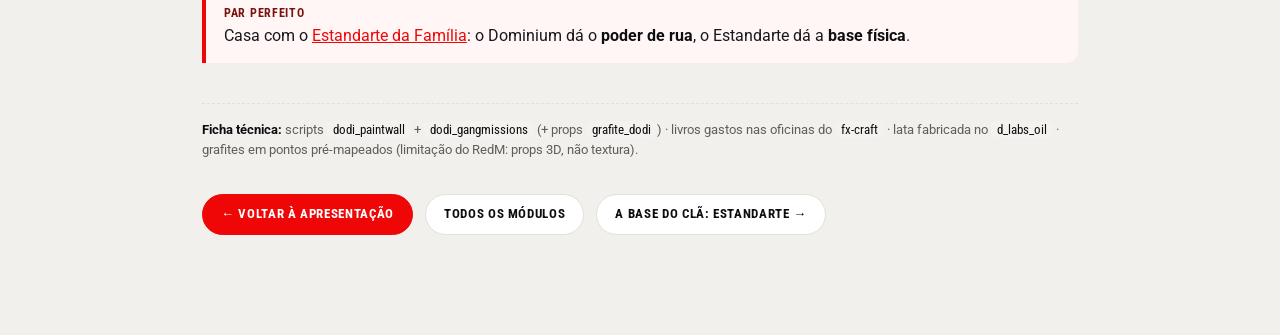
==== commit 5b0e0aac: "Dominium: a familia pinta so fora das cidades (os 29 pontos urbanos foram para o submundo)" ====
--- a/modulos/dominium.html
+++ b/modulos/dominium.html
@@ -36,7 +36,7 @@
 <h2><span class="n">2.</span>A dinâmica</h2>
 <ul class="steps">
   <li><b>Entre (ou funde) uma família.</b> O painel abre com <code>/dominio</code> perto do ponto da família (o líder define o local com <code>/setgangmenu</code> — 1 local ativo, com espera de 1 h para mudar).</li>
-  <li><b>Marque território:</b> use a <b>lata de tinta</b> (<i>paintcan</i>) nos <b>pontos de grafite</b> do mapa. Grafite seu na parede = área dominada. Grafite inimigo? <code>/delgraffiti</code> apaga o mais próximo (15 s esfregando — RP de guerra de tinta). A lata é <b>fabricada na Petroleira</b>.</li>
+  <li><b>Marque território:</b> use a <b>lata de tinta</b> (<i>paintcan</i>) nos <b>pontos de grafite</b> do mapa, todos <b>fora das cidades</b>. Grafite seu na parede = área dominada. Grafite inimigo? <code>/delgraffiti</code> apaga o mais próximo (15 s esfregando — RP de guerra de tinta). A lata é <b>fabricada na Petroleira</b>.</li>
   <li><b>Faça missões:</b> <b>5 missões</b> — 2 diárias (<i>Roubo de Gado</i> e <i>Desmanche de Carroça</i>) e 3 especiais (<i>Dominação</i>, <i>Destruir Piratas</i> e <i>Extorsão</i>). Cada uma <b>fica disponível de novo 3 horas depois</b>, para a família inteira. Dão XP, dinheiro, <b>Moedas Imperiais</b> e <b>livros de receita</b>.</li>
   <li><b>Suba de nível e ative buffs:</b> o XP sobe o nível da família; o <b>líder</b> paga os buffs em dinheiro, do próprio bolso.</li>
 </ul>
@@ -96,7 +96,7 @@
   <tr><td>Lança</td><td>Armaria Especial</td><td>a lança</td></tr>
   <tr><td>Laço</td><td>Armaria Especial</td><td>laço reforçado</td></tr>
   <tr><td>Armaduras</td><td>Armaria Especial</td><td>armadura de cavaleiro</td></tr>
-  <tr><td>Rifles</td><td>Armaria Especial</td><td>rifle varmint, faca de terror</td></tr>
+  <tr><td>Rifles</td><td>Armaria Especial</td><td>rifle varmint, mosquete, pistola de pederneira</td></tr>
   <tr><td>Munições</td><td>Armaria Especial</td><td>munições e flechas</td></tr>
   <tr><td>Explosivos</td><td>Armaria Especial</td><td>molotov, dinamite, boleadeira</td></tr>
   <tr><td><b>Canhão + Explosivos</b> (os dois)</td><td>Forja Canhão</td><td>canhões Breach e Hotchkiss, metralhadoras Gatling e Maxim</td></tr>
@@ -106,6 +106,8 @@
   <li>A <b>Armaria Especial</b>, a <b>Forja Canhão</b>, a <b>Forja de Guerra</b> e o <b>Artesão de Guerra</b> ficam no <b>Fort Wallace</b>; os <b>Caldos Raros</b>, no <b>Mazenita Post</b> — os dois lugares são territórios de dominação.</li>
   <li>A <b>Forja de Guerra</b> e o <b>Artesão de Guerra</b> fazem <b>peças</b> (lâminas, cabos, couros) e <b>não pedem livro</b>: qualquer um fabrica e vende para quem tem as receitas.</li>
   <li>As mesmas armas de guerra pedem o mesmo livro <b>em qualquer bancada</b> onde aparecerem — armeiros das cidades, bancada de Explosivos, Artesanato Especial. O <b>Armeiro de Saint Denis</b> pede livro em tudo, inclusive munição.</li>
+  <li>Na <b>bancada de Explosivos</b> e na <b>Forja Canhão</b> a fabricação vira <b>encomenda</b>: faça o pedido, volte depois do tempo e retire na lista de encomendas da bancada.</li>
+  <li>A Armaria Especial também faz a <b>Forja de Campanha</b> (categoria Especiais, nível 5), que <b>não pede livro</b> — ver o Capítulo 5, <i>Fundição e a Forja de Campanha</i>.</li>
 </ul>
 
 <h2><span class="n">6.</span>O menu da família</h2>
